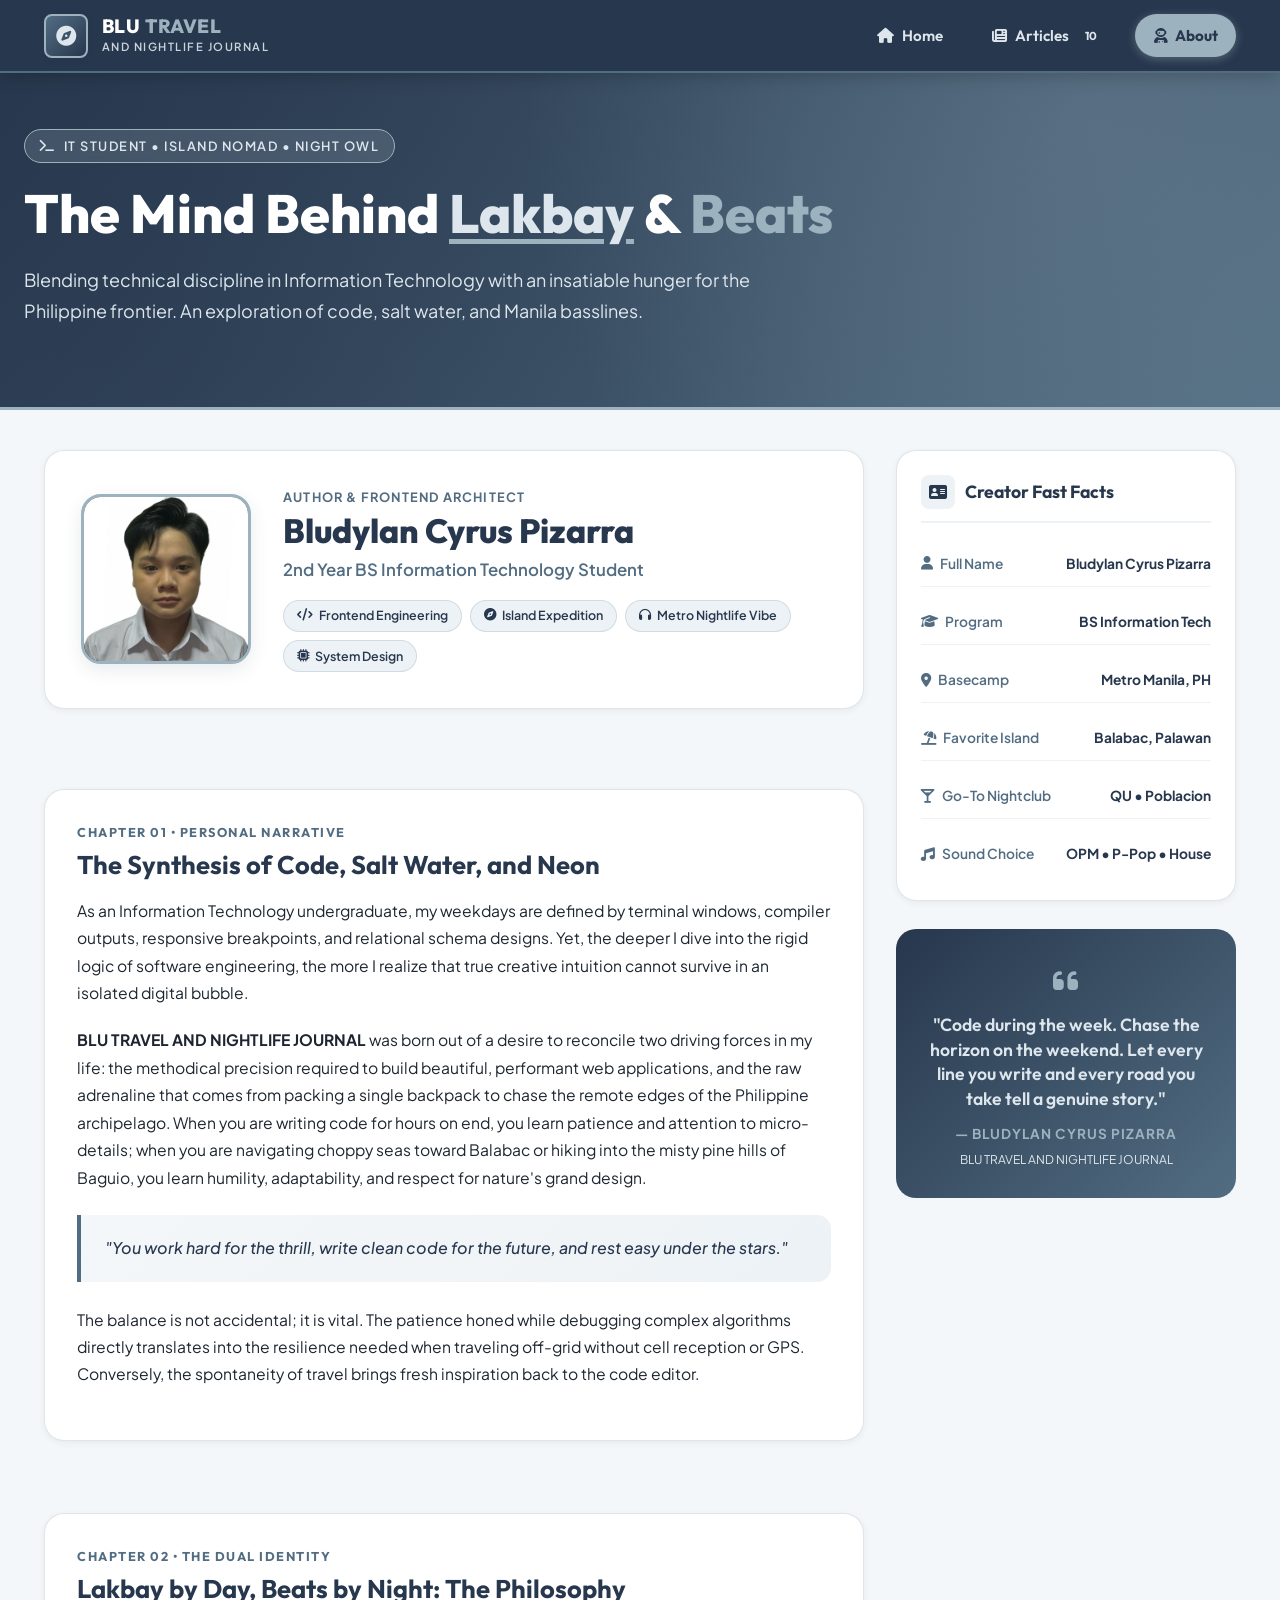
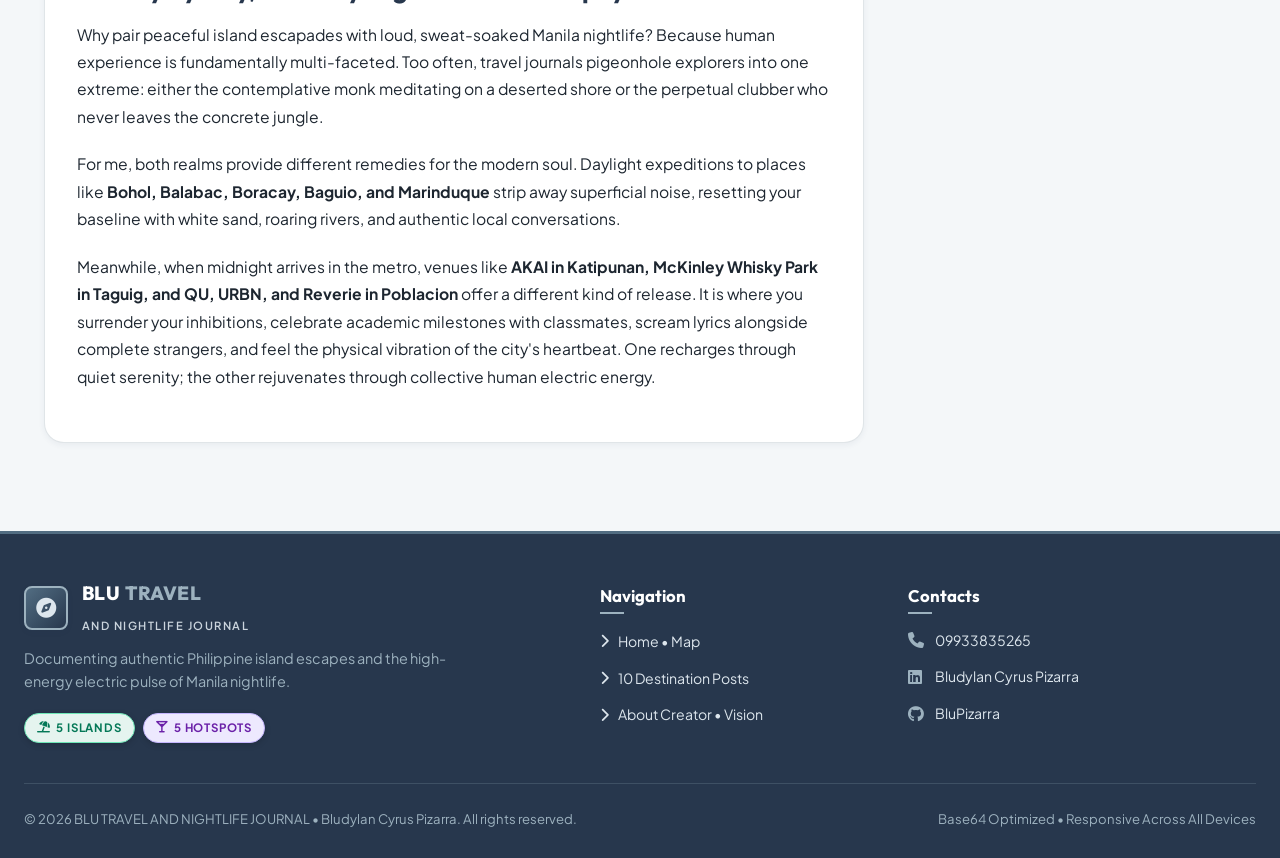
==== about.html @ 7eb3195b "feat: complete BLU Travel & Nightlife Journal with interactive map and responsive grid" ====
<!DOCTYPE html>
<html lang="en">
<head>
  <meta charset="UTF-8">
  <meta name="viewport" content="width=device-width, initial-scale=1.0">
  <title>BLU TRAVEL AND NIGHTLIFE JOURNAL | About Creator</title>
  
  <!-- Font Awesome 6 Icons -->
  <link rel="stylesheet" href="https://cdnjs.cloudflare.com/ajax/libs/font-awesome/6.4.0/css/all.min.css">
  
  <!-- Main Stylesheet -->
  <link rel="stylesheet" href="style.css">
  <script src="images-data.js"></script>
</head>
<body>

  <header class="site-header">
    <div class="nav-container">
      <a href="index.html" class="brand-logo" aria-label="BLU TRAVEL AND NIGHTLIFE JOURNAL Home">
        <div class="brand-icon-box">
          <i class="fa-solid fa-compass"></i>
        </div>
        <div class="brand-text-group">
          <span class="brand-title">BLU <span>TRAVEL</span></span>
          <span class="brand-subtitle">AND NIGHTLIFE JOURNAL</span>
        </div>
      </a>

      <!-- Accessible Mobile Checkbox Hamburger Toggle -->
      <input type="checkbox" id="nav-toggle" class="menu-toggle-input" aria-label="Toggle Navigation">
      <label for="nav-toggle" class="hamburger-btn" aria-label="Menu">
        <span></span>
        <span></span>
        <span></span>
      </label>

      <!-- Navigation Links -->
      <nav class="nav-menu">
        <a href="index.html" class="nav-link">
          <i class="fa-solid fa-house"></i> Home
        </a>
        <a href="articles.html" class="nav-link">
          <i class="fa-solid fa-newspaper"></i> Articles
          <span class="nav-tag-badge">10</span>
        </a>
        <a href="about.html" class="nav-link active">
          <i class="fa-solid fa-user-astronaut"></i> About
        </a>
      </nav>
    </div>
  </header>

  <!-- HERO BANNER -->
  <section class="hero-section">
    <div class="hero-content">
      <div class="hero-pill-badge">
        <i class="fa-solid fa-terminal"></i> IT Student &bull; Island Nomad &bull; Night Owl
      </div>
      <h1 class="hero-title">
        The Mind Behind <span class="highlight-day">Lakbay</span> &amp; <span class="highlight-night">Beats</span>
      </h1>
      <p class="hero-description">
        Blending technical discipline in Information Technology with an insatiable hunger for the Philippine frontier. An exploration of code, salt water, and Manila basslines.
      </p>
    </div>
  </section>

  <!-- MAIN WRAPPER -->
  <div class="main-wrapper">
    <div class="page-grid-layout">

      <!-- MAIN COLUMN -->
      <main class="main-content-flow">

        <!-- Creator Profile Card -->
        <section class="about-creator-hero">
          <div class="creator-avatar-wrap">
            <img src="[data-uri]" alt="Bludylan Cyrus Pizarra Profile Photo">
          </div>
          <div class="creator-details">
            <span class="creator-tag">Author &amp; Frontend Architect</span>
            <h2 class="creator-name">Bludylan Cyrus Pizarra</h2>
            <p class="creator-role">2nd Year BS Information Technology Student</p>
            <div class="creator-bio-pills">
              <span class="creator-pill"><i class="fa-solid fa-code"></i> Frontend Engineering</span>
              <span class="creator-pill"><i class="fa-solid fa-compass"></i> Island Expedition</span>
              <span class="creator-pill"><i class="fa-solid fa-headphones"></i> Metro Nightlife Vibe</span>
              <span class="creator-pill"><i class="fa-solid fa-microchip"></i> System Design</span>
            </div>
          </div>
        </section>

        <!-- Chapter 1: Personal Narrative -->
        <article class="story-chapter-card">
          <span class="chapter-number-lead">Chapter 01 &bull; Personal Narrative</span>
          <h3 class="chapter-title">The Synthesis of Code, Salt Water, and Neon</h3>
          <p class="chapter-body-text">
            As an Information Technology undergraduate, my weekdays are defined by terminal windows, compiler outputs, responsive breakpoints, and relational schema designs. Yet, the deeper I dive into the rigid logic of software engineering, the more I realize that true creative intuition cannot survive in an isolated digital bubble.
          </p>
          <p class="chapter-body-text">
            <strong>BLU TRAVEL AND NIGHTLIFE JOURNAL</strong> was born out of a desire to reconcile two driving forces in my life: the methodical precision required to build beautiful, performant web applications, and the raw adrenaline that comes from packing a single backpack to chase the remote edges of the Philippine archipelago. When you are writing code for hours on end, you learn patience and attention to micro-details; when you are navigating choppy seas toward Balabac or hiking into the misty pine hills of Baguio, you learn humility, adaptability, and respect for nature's grand design.
          </p>
          <div class="quote-highlight-box">
            "You work hard for the thrill, write clean code for the future, and rest easy under the stars."
          </div>
          <p class="chapter-body-text">
            The balance is not accidental; it is vital. The patience honed while debugging complex algorithms directly translates into the resilience needed when traveling off-grid without cell reception or GPS. Conversely, the spontaneity of travel brings fresh inspiration back to the code editor.
          </p>
        </article>

        <!-- Chapter 2: The Philosophy of Day and Night -->
        <article class="story-chapter-card">
          <span class="chapter-number-lead">Chapter 02 &bull; The Dual Identity</span>
          <h3 class="chapter-title">Lakbay by Day, Beats by Night: The Philosophy</h3>
          <p class="chapter-body-text">
            Why pair peaceful island escapades with loud, sweat-soaked Manila nightlife? Because human experience is fundamentally multi-faceted. Too often, travel journals pigeonhole explorers into one extreme: either the contemplative monk meditating on a deserted shore or the perpetual clubber who never leaves the concrete jungle.
          </p>
          <p class="chapter-body-text">
            For me, both realms provide different remedies for the modern soul. Daylight expeditions to places like <strong>Bohol, Balabac, Boracay, Baguio, and Marinduque</strong> strip away superficial noise, resetting your baseline with white sand, roaring rivers, and authentic local conversations.
          </p>
          <p class="chapter-body-text">
            Meanwhile, when midnight arrives in the metro, venues like <strong>AKAI in Katipunan, McKinley Whisky Park in Taguig, and QU, URBN, and Reverie in Poblacion</strong> offer a different kind of release. It is where you surrender your inhibitions, celebrate academic milestones with classmates, scream lyrics alongside complete strangers, and feel the physical vibration of the city's heartbeat. One recharges through quiet serenity; the other rejuvenates through collective human electric energy.
          </p>
        </article>

      </main>

      <!-- SIDEBAR -->
      <aside class="sidebar-aside" aria-label="Creator Fast Facts">

        <!-- 1. Quick Facts Card -->
        <div class="widget-card">
          <div class="widget-header">
            <div class="widget-icon">
              <i class="fa-solid fa-address-card"></i>
            </div>
            <h3 class="widget-title">Creator Fast Facts</h3>
          </div>
          <div class="fact-list">
            <div class="fact-item">
              <span class="fact-label"><i class="fa-solid fa-user"></i> Full Name</span>
              <span class="fact-value">Bludylan Cyrus Pizarra</span>
            </div>
            <div class="fact-item">
              <span class="fact-label"><i class="fa-solid fa-graduation-cap"></i> Program</span>
              <span class="fact-value">BS Information Tech</span>
            </div>
            <div class="fact-item">
              <span class="fact-label"><i class="fa-solid fa-location-dot"></i> Basecamp</span>
              <span class="fact-value">Metro Manila, PH</span>
            </div>
            <div class="fact-item">
              <span class="fact-label"><i class="fa-solid fa-umbrella-beach"></i> Favorite Island</span>
              <span class="fact-value">Balabac, Palawan</span>
            </div>
            <div class="fact-item">
              <span class="fact-label"><i class="fa-solid fa-martini-glass"></i> Go-To Nightclub</span>
              <span class="fact-value">QU &bull; Poblacion</span>
            </div>
            <div class="fact-item">
              <span class="fact-label"><i class="fa-solid fa-music"></i> Sound Choice</span>
              <span class="fact-value">OPM &bull; P-Pop &bull; House</span>
            </div>
          </div>
        </div>

        <!-- 2. Creative Sign-Off Card -->
        <div class="signoff-card">
          <div style="font-size: 1.8rem; margin-bottom: 0.5rem; color: var(--accent-seafoam);">
            <i class="fa-solid fa-quote-left"></i>
          </div>
          <p class="signoff-quote">
            "Code during the week. Chase the horizon on the weekend. Let every line you write and every road you take tell a genuine story."
          </p>
          <div class="signoff-author">
            &mdash; Bludylan Cyrus Pizarra
          </div>
          <div style="font-size: 0.75rem; color: var(--light-sand); margin-top: 0.25rem;">
            BLU TRAVEL AND NIGHTLIFE JOURNAL
          </div>
        </div>

      </aside>

    </div>
  </div>

  <footer class="site-footer">
    <div class="footer-inner-grid">
      <div class="footer-col-brand">
        <div class="brand-logo" style="margin-bottom: 0.75rem;">
          <div class="brand-icon-box">
            <i class="fa-solid fa-compass"></i>
          </div>
          <div class="brand-text-group">
            <span class="brand-title">BLU <span>TRAVEL</span></span>
            <span class="brand-subtitle">AND NIGHTLIFE JOURNAL</span>
          </div>
        </div>
        <p class="footer-desc">
          Documenting authentic Philippine island escapes and the high-energy electric pulse of Manila nightlife.
        </p>
        <div class="footer-badges-row">
          <span class="category-tag island">
            <i class="fa-solid fa-umbrella-beach"></i> 5 Islands
          </span>
          <span class="category-tag nightlife">
            <i class="fa-solid fa-martini-glass"></i> 5 Hotspots
          </span>
        </div>
      </div>

      <div>
        <h4 class="footer-col-title">Navigation</h4>
        <ul class="footer-link-list">
          <li><a href="index.html"><i class="fa-solid fa-chevron-right"></i> Home &bull; Map</a></li>
          <li><a href="articles.html"><i class="fa-solid fa-chevron-right"></i> 10 Destination Posts</a></li>
          <li><a href="about.html"><i class="fa-solid fa-chevron-right"></i> About Creator &bull; Vision</a></li>
          
        </ul>
      </div>

      <div>
        <h4 class="footer-col-title">Contacts</h4>
        <ul class="footer-link-list">
          <li>
            <a href="tel:09933835265" class="footer-contact-item">
              <i class="fa-solid fa-phone"></i> 09933835265
            </a>
          </li>
          <li>
            <a href="https://www.linkedin.com/in/bludylan-cyrus-pizarra-a48434378/" target="_blank" rel="noopener noreferrer" class="footer-contact-item">
              <i class="fa-brands fa-linkedin"></i> Bludylan Cyrus Pizarra
            </a>
          </li>
          <li>
            <a href="https://github.com/BluPizarra" target="_blank" rel="noopener noreferrer" class="footer-contact-item">
              <i class="fa-brands fa-github"></i> BluPizarra
            </a>
          </li>
        </ul>
      </div>
    </div>

    <div class="footer-bottom-bar">
      <span>&copy; 2026 BLU TRAVEL AND NIGHTLIFE JOURNAL &bull; Bludylan Cyrus Pizarra. All rights reserved.</span>
      <span>Base64 Optimized &bull; Responsive Across All Devices</span>
    </div>
  </footer>

</body>
</html>
---- style.css ----
/* ==========================================================================
   BLU TRAVEL AND NIGHTLIFE JOURNAL — GLOBAL STYLESHEET (style.css)
   Creator: Bludylan Cyrus Pizarra
   Color Palette:
     - Primary Dark:     #27374D
     - Secondary Slate:  #526D82
     - Accent Seafoam:   #9DB2BF
     - Light Sand:       #DDE6ED
   Layout Engine: CSS Grid, Flexbox, Mobile-First Media Queries
   ========================================================================== */

/* --- Google Fonts Import --- */
@import url('https://fonts.googleapis.com/css2?family=Outfit:wght@400;500;600;700;800&family=Plus+Jakarta+Sans:wght@300;400;500;600;700&display=swap');

/* --- CSS Custom Properties (Variables) --- */
:root {
  --primary-dark: #27374D;
  --secondary-slate: #526D82;
  --accent-seafoam: #9DB2BF;
  --light-sand: #DDE6ED;
  
  /* Tint and Shade Variations */
  --dark-night: #1a2533;
  --deep-ocean: #1e2c3e;
  --surface-card: #ffffff;
  --surface-soft: #f4f7f9;
  --surface-tint: #edf2f6;
  --text-main: #1d2630;
  --text-muted: #526D82;
  --text-light: #899bb0;
  --border-light: rgba(82, 109, 130, 0.18);
  --border-subtle: rgba(157, 178, 191, 0.25);
  
  /* Category Accent Colors */
  --badge-island-bg: #e5f4ef;
  --badge-island-text: #047857;
  --badge-island-border: #6ee7b7;
  --island-green: #10b981;
  
  --badge-night-bg: #ede9fe;
  --badge-night-text: #6b21a8;
  --badge-night-border: #c4b5fd;
  --nightlife-purple: #a855f7;

  --accent-gold: #f59e0b;

  /* Typography */
  --font-heading: 'Outfit', -apple-system, BlinkMacSystemFont, sans-serif;
  --font-body: 'Plus Jakarta Sans', -apple-system, BlinkMacSystemFont, sans-serif;

  /* Shadows & Elevations */
  --shadow-sm: 0 2px 6px rgba(39, 55, 77, 0.06);
  --shadow-md: 0 6px 18px rgba(39, 55, 77, 0.10);
  --shadow-lg: 0 14px 34px rgba(39, 55, 77, 0.14);
  --shadow-glow: 0 0 25px rgba(157, 178, 191, 0.35);

  /* Border Radii */
  --radius-sm: 8px;
  --radius-md: 14px;
  --radius-lg: 20px;
  --radius-pill: 9999px;

  /* Transitions */
  --transition-fast: 0.2s ease;
  --transition-normal: 0.3s cubic-bezier(0.25, 0.8, 0.25, 1);
}

/* ==========================================================================
   CSS RESET & BASE STYLES
   ========================================================================== */
*, *::before, *::after {
  box-sizing: border-box;
  margin: 0;
  padding: 0;
}

html {
  scroll-behavior: smooth;
  font-size: 16px;
}

body {
  font-family: var(--font-body);
  background-color: var(--surface-soft);
  color: var(--text-main);
  line-height: 1.65;
  overflow-x: hidden;
  display: flex;
  flex-direction: column;
  min-height: 100vh;
}

img {
  max-width: 100%;
  height: auto;
  display: block;
}

a {
  color: inherit;
  text-decoration: none;
  transition: var(--transition-fast);
}

ul {
  list-style: none;
}

button, input {
  font-family: inherit;
}

/* ==========================================================================
   NAVIGATION BAR (Global Header)
   ========================================================================== */
.site-header {
  background-color: var(--primary-dark);
  color: var(--light-sand);
  position: sticky;
  top: 0;
  z-index: 1000;
  box-shadow: 0 4px 15px rgba(0, 0, 0, 0.18);
  border-bottom: 2px solid var(--secondary-slate);
}

.nav-container {
  max-width: 1240px;
  margin: 0 auto;
  padding: 0.85rem 1.5rem;
  display: flex;
  justify-content: space-between;
  align-items: center;
}

.brand-logo {
  display: flex;
  align-items: center;
  gap: 0.85rem;
  text-decoration: none;
}

.brand-icon-box {
  width: 44px;
  height: 44px;
  background: linear-gradient(135deg, var(--secondary-slate), var(--primary-dark));
  border: 2px solid var(--accent-seafoam);
  border-radius: var(--radius-sm);
  display: flex;
  align-items: center;
  justify-content: center;
  color: var(--light-sand);
  font-size: 1.25rem;
  box-shadow: var(--shadow-sm);
}

.brand-text-group {
  display: flex;
  flex-direction: column;
}

.brand-title {
  font-family: var(--font-heading);
  font-size: 1.2rem;
  font-weight: 800;
  letter-spacing: 0.6px;
  color: #ffffff;
  line-height: 1.15;
}

.brand-title span {
  color: var(--accent-seafoam);
}

.brand-subtitle {
  font-size: 0.70rem;
  font-weight: 600;
  letter-spacing: 1.5px;
  text-transform: uppercase;
  color: var(--light-sand);
  opacity: 0.9;
}

/* Navigation Links (Flexbox) */
.nav-menu {
  display: flex;
  align-items: center;
  gap: 0.75rem;
}

.nav-link {
  font-family: var(--font-heading);
  font-size: 0.95rem;
  font-weight: 600;
  color: var(--light-sand);
  padding: 0.55rem 1.15rem;
  border-radius: var(--radius-pill);
  transition: var(--transition-fast);
  display: inline-flex;
  align-items: center;
  gap: 0.5rem;
}

.nav-link:hover {
  background-color: var(--secondary-slate);
  color: #ffffff;
}

.nav-link.active {
  background-color: var(--accent-seafoam);
  color: var(--primary-dark);
  font-weight: 700;
  box-shadow: 0 2px 10px rgba(157, 178, 191, 0.4);
}

.nav-tag-badge {
  font-size: 0.72rem;
  background-color: var(--primary-dark);
  color: var(--light-sand);
  padding: 0.15rem 0.5rem;
  border-radius: var(--radius-pill);
  font-weight: 700;
}

/* Mobile Hamburger Toggle */
.menu-toggle-input {
  display: none;
}

.hamburger-btn {
  display: none;
  flex-direction: column;
  justify-content: space-between;
  width: 32px;
  height: 22px;
  cursor: pointer;
  z-index: 1100;
}

.hamburger-btn span {
  display: block;
  height: 3px;
  width: 100%;
  background-color: var(--light-sand);
  border-radius: 3px;
  transition: var(--transition-fast);
}

/* ==========================================================================
   HERO BANNER COMPONENT
   ========================================================================== */
.hero-section {
  background: linear-gradient(135deg, var(--primary-dark) 0%, var(--secondary-slate) 100%);
  color: #ffffff;
  padding: 3.5rem 1.5rem 3rem;
  position: relative;
  overflow: hidden;
  border-bottom: 3px solid var(--accent-seafoam);
}

.hero-section::before {
  content: '';
  position: absolute;
  top: 0;
  right: 0;
  bottom: 0;
  left: 0;
  background-image: radial-gradient(circle at 85% 15%, rgba(157, 178, 191, 0.22) 0%, transparent 50%),
                    radial-gradient(circle at 10% 85%, rgba(39, 55, 77, 0.45) 0%, transparent 60%);
  pointer-events: none;
}

.hero-content {
  max-width: 1240px;
  margin: 0 auto;
  position: relative;
  z-index: 2;
}

.hero-pill-badge {
  display: inline-flex;
  align-items: center;
  gap: 0.5rem;
  background-color: rgba(221, 230, 237, 0.15);
  border: 1px solid var(--accent-seafoam);
  color: var(--light-sand);
  font-size: 0.8rem;
  font-weight: 600;
  text-transform: uppercase;
  letter-spacing: 1.5px;
  padding: 0.35rem 0.95rem;
  border-radius: var(--radius-pill);
  margin-bottom: 1.25rem;
  backdrop-filter: blur(4px);
}

.hero-title {
  font-family: var(--font-heading);
  font-size: clamp(2.2rem, 4.2vw, 3.4rem);
  font-weight: 800;
  line-height: 1.15;
  margin-bottom: 1.25rem;
  color: #ffffff;
  max-width: 900px;
}

.hero-title .highlight-day {
  color: var(--light-sand);
  text-decoration: underline;
  text-decoration-color: var(--accent-seafoam);
  text-underline-offset: 6px;
}

.hero-title .highlight-night {
  color: var(--accent-seafoam);
}

.hero-description {
  font-size: 1.125rem;
  max-width: 800px;
  color: var(--light-sand);
  margin-bottom: 2rem;
  line-height: 1.7;
}

.hero-actions {
  display: flex;
  flex-wrap: wrap;
  gap: 1rem;
  align-items: center;
}

.btn {
  display: inline-flex;
  align-items: center;
  justify-content: center;
  gap: 0.6rem;
  font-family: var(--font-heading);
  font-size: 0.95rem;
  font-weight: 600;
  padding: 0.75rem 1.6rem;
  border-radius: var(--radius-pill);
  cursor: pointer;
  transition: var(--transition-normal);
  border: 2px solid transparent;
}

.btn-primary {
  background-color: var(--accent-seafoam);
  color: var(--primary-dark);
  box-shadow: 0 4px 14px rgba(157, 178, 191, 0.4);
}

.btn-primary:hover {
  background-color: #ffffff;
  transform: translateY(-2px);
  box-shadow: 0 6px 20px rgba(157, 178, 191, 0.6);
}

.btn-outline {
  background-color: transparent;
  color: #ffffff;
  border-color: var(--accent-seafoam);
}

.btn-outline:hover {
  background-color: rgba(221, 230, 237, 0.15);
  border-color: #ffffff;
  transform: translateY(-2px);
}

/* ==========================================================================
   PAGE LAYOUT ENGINE (CSS Grid Master Layout)
   ========================================================================== */
.main-wrapper {
  max-width: 1240px;
  width: 100%;
  margin: 0 auto;
  padding: 2.5rem 1.5rem 3.5rem;
  flex: 1;
}

.page-grid-layout {
  display: grid;
  grid-template-columns: minmax(0, 1fr) 340px;
  gap: 2rem;
  align-items: start;
}

.main-content-flow {
  display: flex;
  flex-direction: column;
  gap: 2.5rem;
}

/* ==========================================================================
   INTERACTIVE MAP SECTION (index.html)
   ========================================================================== */
.map-section-card {
  background-color: var(--surface-card);
  border-radius: var(--radius-lg);
  border: 1px solid var(--border-light);
  box-shadow: var(--shadow-md);
  padding: 1.75rem;
  overflow: hidden;
  display: flex;
  flex-direction: column;
  gap: 1.25rem;
}

.section-header-block {
  display: flex;
  justify-content: space-between;
  align-items: flex-end;
  flex-wrap: wrap;
  gap: 1rem;
  padding-bottom: 0.75rem;
  border-bottom: 2px solid var(--surface-tint);
}

.section-tagline {
  font-size: 0.78rem;
  font-weight: 700;
  text-transform: uppercase;
  letter-spacing: 1.2px;
  color: var(--secondary-slate);
  margin-bottom: 0.25rem;
  display: block;
}

.section-main-title {
  font-family: var(--font-heading);
  font-size: 1.65rem;
  font-weight: 700;
  color: var(--primary-dark);
  line-height: 1.2;
}

/* Map Filter Tabs */
.map-filter-nav {
  display: flex;
  gap: 0.5rem;
  background-color: var(--surface-tint);
  padding: 0.35rem;
  border-radius: var(--radius-pill);
}

.map-filter-btn {
  border: none;
  background: none;
  padding: 0.45rem 1rem;
  font-size: 0.84rem;
  font-weight: 700;
  color: var(--secondary-slate);
  border-radius: var(--radius-pill);
  cursor: pointer;
  transition: var(--transition-fast);
  display: inline-flex;
  align-items: center;
  gap: 0.4rem;
}

.map-filter-btn.active, .map-filter-btn:hover {
  background-color: var(--primary-dark);
  color: #ffffff;
}

.map-filter-btn[data-filter="island"].active {
  background-color: var(--island-green);
  color: #ffffff;
}

.map-filter-btn[data-filter="nightlife"].active {
  background-color: var(--nightlife-purple);
  color: #ffffff;
}

/* Map Legend Bar */
.map-legend-bar {
  display: flex;
  align-items: center;
  justify-content: space-between;
  flex-wrap: wrap;
  gap: 0.75rem;
  padding: 0.65rem 1rem;
  background-color: var(--surface-tint);
  border-radius: var(--radius-sm);
  font-size: 0.82rem;
  font-weight: 600;
  color: var(--primary-dark);
  border-left: 4px solid var(--secondary-slate);
  transition: var(--transition-fast);
}

.map-legend-bar.island-mode {
  border-left-color: var(--island-green);
  background-color: #ecfdf5;
}

.map-legend-bar.nightlife-mode {
  border-left-color: var(--nightlife-purple);
  background-color: #f5f3ff;
}

.legend-items-group {
  display: flex;
  align-items: center;
  gap: 1.25rem;
  flex-wrap: wrap;
}

.legend-item {
  display: inline-flex;
  align-items: center;
  gap: 0.45rem;
}

.legend-dot {
  width: 10px;
  height: 10px;
  border-radius: 50%;
  display: inline-block;
}

.legend-dot.island-dot {
  background-color: var(--island-green);
  box-shadow: 0 0 6px var(--island-green);
}

.legend-dot.nightlife-dot {
  background-color: var(--nightlife-purple);
  box-shadow: 0 0 6px var(--nightlife-purple);
}

/* Map Interactive Canvas */
.map-interactive-container {
  position: relative;
  background: linear-gradient(180deg, #1e2c3e 0%, #27374D 100%);
  border-radius: var(--radius-md);
  border: 2px solid var(--secondary-slate);
  min-height: 520px;
  overflow: hidden;
  box-shadow: inset 0 2px 14px rgba(0, 0, 0, 0.4);
  display: flex;
  align-items: center;
  justify-content: center;
}

.map-canvas-svg {
  width: 100%;
  height: 100%;
  min-height: 520px;
  display: block;
}

/* SVG Map Pins */
.map-pin {
  cursor: pointer;
  outline: none;
}

.map-pin .pin-core {
  transition: r 0.25s cubic-bezier(0.34, 1.56, 0.64, 1), stroke-width 0.25s ease, filter 0.25s ease;
}

.map-pin:hover .pin-core,
.map-pin:focus .pin-core,
.map-pin.active .pin-core {
  r: 10.5;
  stroke: #ffffff;
  stroke-width: 3.5;
  filter: drop-shadow(0 0 10px rgba(255, 255, 255, 0.95));
}

.map-pin text {
  transition: fill 0.2s ease, font-size 0.2s ease;
  user-select: none;
}

.map-pin:hover text,
.map-pin.active text {
  fill: #ffffff;
  font-weight: 800;
  font-size: 13px;
  filter: drop-shadow(0 2px 4px rgba(0, 0, 0, 0.9));
}

.pin-radar {
  animation: radar-pulse 2.2s infinite ease-out;
  transform-origin: center;
  pointer-events: none;
}

@keyframes radar-pulse {
  0% { r: 6; opacity: 0.9; }
  100% { r: 20; opacity: 0; }
}

.map-pin[data-category="island"] .pin-core {
  fill: var(--island-green) !important;
}

.map-pin[data-category="island"] .pin-radar {
  fill: var(--island-green) !important;
}

.map-pin[data-category="nightlife"] .pin-core {
  fill: var(--nightlife-purple) !important;
}

.map-pin[data-category="nightlife"] .pin-radar {
  fill: #c084fc !important;
}

/* ==========================================================================
   DEDICATED DESTINATION SHOWCASE & PREVIEW PANEL (Below the map)
   ========================================================================== */
.map-preview-panel {
  background-color: var(--primary-dark);
  border: 2px solid var(--accent-seafoam);
  border-radius: var(--radius-md);
  color: #ffffff;
  padding: 1.25rem;
  display: flex;
  gap: 1.5rem;
  box-shadow: var(--shadow-md);
  transition: var(--transition-normal);
  align-items: center;
}

.preview-thumb-box {
  width: 200px;
  aspect-ratio: 16 / 11;
  flex-shrink: 0;
  border-radius: var(--radius-sm);
  overflow: hidden;
  border: 2px solid rgba(221, 230, 237, 0.3);
  background-color: #1a2533;
}

.preview-thumb-box img {
  width: 100%;
  height: 100%;
  object-fit: cover;
  object-position: center;
}

.preview-details {
  display: flex;
  flex-direction: column;
  justify-content: space-between;
  flex: 1;
}

.preview-badge-row {
  display: flex;
  justify-content: space-between;
  align-items: center;
  gap: 0.5rem;
  margin-bottom: 0.35rem;
}

.preview-title {
  font-family: var(--font-heading);
  font-size: 1.35rem;
  font-weight: 700;
  color: #ffffff;
  margin-bottom: 0.25rem;
  line-height: 1.2;
}

.preview-location-meta {
  font-size: 0.82rem;
  color: var(--accent-seafoam);
  display: flex;
  align-items: center;
  gap: 0.4rem;
  margin-bottom: 0.5rem;
}

.preview-snippet {
  font-size: 0.88rem;
  color: var(--light-sand);
  line-height: 1.55;
  margin-bottom: 0.85rem;
}

.preview-link-btn {
  align-self: flex-start;
  font-size: 0.85rem;
  font-weight: 700;
  color: var(--primary-dark);
  background-color: var(--accent-seafoam);
  padding: 0.45rem 1.15rem;
  border-radius: var(--radius-pill);
  display: inline-flex;
  align-items: center;
  gap: 0.45rem;
  transition: var(--transition-fast);
  box-shadow: 0 2px 8px rgba(0, 0, 0, 0.25);
}

.preview-link-btn:hover {
  background-color: #ffffff;
  transform: translateX(3px);
}

/* Quick-Select Pin Drawer / Chips */
.map-quick-selector {
  display: flex;
  flex-wrap: wrap;
  gap: 0.5rem;
  align-items: center;
  padding-top: 0.25rem;
}

.selector-label {
  font-size: 0.78rem;
  font-weight: 700;
  text-transform: uppercase;
  color: var(--secondary-slate);
  margin-right: 0.25rem;
}

.pin-chip {
  background-color: var(--surface-tint);
  border: 1px solid var(--border-light);
  color: var(--primary-dark);
  font-size: 0.80rem;
  font-weight: 600;
  padding: 0.35rem 0.8rem;
  border-radius: var(--radius-pill);
  cursor: pointer;
  display: inline-flex;
  align-items: center;
  gap: 0.4rem;
  transition: var(--transition-fast);
}

.pin-chip:hover, .pin-chip.active {
  background-color: var(--primary-dark);
  color: #ffffff;
  border-color: var(--primary-dark);
}

.pin-chip.island.active {
  background-color: var(--island-green);
  border-color: var(--island-green);
  color: #ffffff;
}

.pin-chip.nightlife.active {
  background-color: var(--nightlife-purple);
  border-color: var(--nightlife-purple);
  color: #ffffff;
}

.pin-chip i {
  font-size: 0.75rem;
}

.pin-chip.island i {
  color: var(--island-green);
}

.pin-chip.island.active i {
  color: #ffffff;
}

.pin-chip.nightlife i {
  color: var(--nightlife-purple);
}

.pin-chip.nightlife.active i {
  color: #ffffff;
}

/* ==========================================================================
   FEATURED HIGHLIGHTS SECTION (index.html)
   ========================================================================== */
.featured-section {
  display: flex;
  flex-direction: column;
  gap: 1.5rem;
}

.dual-cards-grid {
  display: grid;
  grid-template-columns: repeat(2, 1fr);
  gap: 1.5rem;
}

.dual-card {
  background-color: var(--surface-card);
  border-radius: var(--radius-lg);
  border: 1px solid var(--border-light);
  overflow: hidden;
  box-shadow: var(--shadow-sm);
  transition: var(--transition-normal);
  display: flex;
  flex-direction: column;
}

.dual-card:hover {
  transform: translateY(-4px);
  box-shadow: var(--shadow-md);
  border-color: var(--accent-seafoam);
}

.dual-card-media {
  position: relative;
  width: 100%;
  aspect-ratio: 16 / 11;
  overflow: hidden;
  background-color: var(--primary-dark);
}

.dual-card-media img {
  width: 100%;
  height: 100%;
  object-fit: cover;
  object-position: center;
  transition: transform 0.5s ease;
}

.dual-card:hover .dual-card-media img {
  transform: scale(1.04);
}

.dual-card-overlay {
  position: absolute;
  top: 1rem;
  left: 1rem;
  right: 1rem;
  display: flex;
  justify-content: space-between;
  align-items: center;
}

.dual-card-body {
  padding: 1.5rem;
  display: flex;
  flex-direction: column;
  flex: 1;
}

.dual-card-title {
  font-family: var(--font-heading);
  font-size: 1.35rem;
  font-weight: 700;
  color: var(--primary-dark);
  margin-bottom: 0.5rem;
}

.dual-card-text {
  font-size: 0.92rem;
  color: var(--text-muted);
  line-height: 1.6;
  margin-bottom: 1.25rem;
  flex: 1;
}

.dual-card-footer {
  padding-top: 1rem;
  border-top: 1px solid var(--surface-tint);
  display: flex;
  justify-content: space-between;
  align-items: center;
}

/* ==========================================================================
   CREATIVE ASIDE (SIDEBAR WIDGETS)
   ========================================================================== */
.sidebar-aside {
  display: flex;
  flex-direction: column;
  gap: 1.75rem;
}

.widget-card {
  background-color: var(--surface-card);
  border-radius: var(--radius-lg);
  border: 1px solid var(--border-light);
  padding: 1.5rem;
  box-shadow: var(--shadow-sm);
  transition: var(--transition-fast);
}

.widget-card:hover {
  border-color: var(--accent-seafoam);
  box-shadow: var(--shadow-md);
}

.widget-header {
  display: flex;
  align-items: center;
  gap: 0.65rem;
  margin-bottom: 1.25rem;
  padding-bottom: 0.75rem;
  border-bottom: 2px solid var(--surface-tint);
}

.widget-icon {
  width: 34px;
  height: 34px;
  border-radius: var(--radius-sm);
  background-color: var(--surface-tint);
  color: var(--primary-dark);
  display: flex;
  align-items: center;
  justify-content: center;
  font-size: 1rem;
}

.widget-title {
  font-family: var(--font-heading);
  font-size: 1.1rem;
  font-weight: 700;
  color: var(--primary-dark);
}

/* Quick Stats Widget */
.stats-grid {
  display: grid;
  grid-template-columns: 1fr;
  gap: 0.85rem;
}

.stat-box {
  display: flex;
  align-items: center;
  justify-content: space-between;
  padding: 0.85rem 1rem;
  background-color: var(--surface-soft);
  border-radius: var(--radius-md);
  border: 1px solid var(--border-light);
}

.stat-info {
  display: flex;
  flex-direction: column;
}

.stat-count {
  font-family: var(--font-heading);
  font-size: 1.5rem;
  font-weight: 800;
  color: var(--primary-dark);
  line-height: 1;
}

.stat-label {
  font-size: 0.78rem;
  font-weight: 600;
  color: var(--secondary-slate);
  text-transform: uppercase;
  letter-spacing: 0.5px;
}

.stat-icon-wrap {
  width: 40px;
  height: 40px;
  border-radius: 50%;
  display: flex;
  align-items: center;
  justify-content: center;
  font-size: 1.1rem;
}

.stat-box.all .stat-icon-wrap {
  background-color: #e2e8f0;
  color: var(--primary-dark);
}

.stat-box.island .stat-icon-wrap {
  background-color: var(--badge-island-bg);
  color: var(--badge-island-text);
}

.stat-box.nightlife .stat-icon-wrap {
  background-color: var(--badge-night-bg);
  color: var(--badge-night-text);
}

/* Vibe of the Week Widget */
.vibe-spotlight-card {
  position: relative;
  border-radius: var(--radius-md);
  overflow: hidden;
  margin-bottom: 1rem;
  aspect-ratio: 16 / 10;
  background-color: #1a2533;
}

.vibe-spotlight-card img {
  width: 100%;
  height: 100%;
  object-fit: cover;
  object-position: center;
}

.vibe-badge-floating {
  position: absolute;
  top: 0.75rem;
  left: 0.75rem;
  background: rgba(39, 55, 77, 0.9);
  color: #ffffff;
  font-size: 0.72rem;
  font-weight: 700;
  text-transform: uppercase;
  padding: 0.25rem 0.65rem;
  border-radius: var(--radius-pill);
  backdrop-filter: blur(4px);
  border: 1px solid var(--accent-seafoam);
}

.vibe-spotlight-title {
  font-family: var(--font-heading);
  font-size: 1.15rem;
  font-weight: 700;
  color: var(--primary-dark);
  margin-bottom: 0.35rem;
}

.vibe-rating-bar {
  display: flex;
  align-items: center;
  gap: 0.4rem;
  font-size: 0.85rem;
  font-weight: 600;
  color: var(--accent-gold);
  margin-bottom: 0.65rem;
}

.vibe-rating-text {
  color: var(--secondary-slate);
  font-size: 0.8rem;
  font-weight: 500;
}

.vibe-quote {
  font-size: 0.86rem;
  color: var(--text-muted);
  line-height: 1.5;
  font-style: italic;
  padding-left: 0.75rem;
  border-left: 3px solid var(--secondary-slate);
  margin-bottom: 1rem;
}

.vibe-meta-list {
  display: flex;
  flex-direction: column;
  gap: 0.4rem;
  font-size: 0.8rem;
  color: var(--secondary-slate);
}

.vibe-meta-item {
  display: flex;
  align-items: center;
  gap: 0.5rem;
}

/* Playlist / Beats Widget */
.playlist-widget-card {
  background: linear-gradient(145deg, var(--primary-dark), #1d2a3a);
  color: #ffffff;
  border: 1px solid var(--secondary-slate);
}

.playlist-widget-card .widget-header {
  border-bottom-color: rgba(157, 178, 191, 0.2);
}

.playlist-widget-card .widget-icon {
  background-color: rgba(157, 178, 191, 0.2);
  color: var(--accent-seafoam);
}

.playlist-widget-card .widget-title {
  color: #ffffff;
}

.playlist-now-playing {
  display: flex;
  align-items: center;
  gap: 0.75rem;
  background-color: rgba(255, 255, 255, 0.08);
  padding: 0.75rem;
  border-radius: var(--radius-md);
  margin-bottom: 1rem;
  border: 1px solid rgba(157, 178, 191, 0.2);
}

.equalizer-wave {
  display: flex;
  align-items: flex-end;
  gap: 3px;
  height: 20px;
}

.equalizer-bar {
  width: 3px;
  background-color: var(--accent-seafoam);
  border-radius: 2px;
  animation: soundwave 1.2s infinite ease-in-out alternate;
}

.equalizer-bar:nth-child(2) { animation-delay: 0.2s; height: 16px; }
.equalizer-bar:nth-child(3) { animation-delay: 0.4s; height: 10px; }
.equalizer-bar:nth-child(4) { animation-delay: 0.1s; height: 18px; }

@keyframes soundwave {
  0% { height: 4px; }
  100% { height: 20px; }
}

.playlist-track-list {
  display: flex;
  flex-direction: column;
  gap: 0.65rem;
}

.track-item {
  display: flex;
  align-items: center;
  justify-content: space-between;
  padding: 0.5rem 0.65rem;
  border-radius: var(--radius-sm);
  background-color: rgba(255, 255, 255, 0.04);
  transition: var(--transition-fast);
}

.track-item:hover {
  background-color: rgba(157, 178, 191, 0.15);
}

.track-meta {
  display: flex;
  align-items: center;
  gap: 0.65rem;
}

.track-index {
  font-size: 0.75rem;
  font-weight: 700;
  color: var(--accent-seafoam);
  min-width: 14px;
}

.track-name-group {
  display: flex;
  flex-direction: column;
}

.track-title {
  font-size: 0.82rem;
  font-weight: 600;
  color: #ffffff;
}

.track-artist {
  font-size: 0.72rem;
  color: var(--light-sand);
  opacity: 0.8;
}

.track-vibe-tag {
  font-size: 0.68rem;
  font-weight: 600;
  color: var(--accent-seafoam);
  background: rgba(157, 178, 191, 0.15);
  padding: 0.2rem 0.5rem;
  border-radius: var(--radius-pill);
}

/* ==========================================================================
   PAGE 2: ARTICLES.HTML (CSS Grid Post Feed)
   Interactive Teaser / Brief Mode & Full Description Expanders
   ========================================================================== */
.articles-header-bar {
  text-align: center;
  max-width: 800px;
  margin: 0 auto 2.5rem;
}

.articles-page-title {
  font-family: var(--font-heading);
  font-size: clamp(2rem, 3.5vw, 2.8rem);
  font-weight: 800;
  color: var(--primary-dark);
  margin-bottom: 0.75rem;
  line-height: 1.2;
}

.articles-page-lead {
  font-size: 1.05rem;
  color: var(--text-muted);
  line-height: 1.6;
  margin-bottom: 1.75rem;
}

/* Single Destination Isolation Banner */
.single-destination-banner {
  background: linear-gradient(135deg, var(--primary-dark), var(--secondary-slate));
  color: #ffffff;
  padding: 1.1rem 1.6rem;
  border-radius: var(--radius-md);
  margin-bottom: 2rem;
  display: none;
  justify-content: space-between;
  align-items: center;
  flex-wrap: wrap;
  gap: 1rem;
  box-shadow: var(--shadow-sm);
  border: 1px solid var(--accent-seafoam);
}

.single-dest-info {
  display: flex;
  align-items: center;
  gap: 0.75rem;
  font-size: 0.95rem;
}

.single-dest-info strong {
  color: var(--accent-seafoam);
  font-size: 1.1rem;
}

.btn-reset-single {
  background-color: var(--accent-seafoam);
  color: var(--primary-dark);
  font-weight: 700;
  font-size: 0.85rem;
  padding: 0.45rem 1.15rem;
  border-radius: var(--radius-pill);
  border: none;
  cursor: pointer;
  display: inline-flex;
  align-items: center;
  gap: 0.4rem;
  transition: var(--transition-fast);
}

.btn-reset-single:hover {
  background-color: #ffffff;
  transform: translateY(-2px);
}

/* Filter controls bar for articles */
.articles-filter-toolbar {
  display: inline-flex;
  background-color: var(--surface-card);
  padding: 0.4rem;
  border-radius: var(--radius-pill);
  box-shadow: var(--shadow-sm);
  border: 1px solid var(--border-light);
  gap: 0.35rem;
  flex-wrap: wrap;
  justify-content: center;
}

.articles-filter-btn {
  border: none;
  background: none;
  padding: 0.55rem 1.25rem;
  font-size: 0.88rem;
  font-weight: 600;
  color: var(--secondary-slate);
  border-radius: var(--radius-pill);
  cursor: pointer;
  transition: var(--transition-fast);
  display: inline-flex;
  align-items: center;
  gap: 0.4rem;
}

.articles-filter-btn.active, .articles-filter-btn:hover {
  background-color: var(--primary-dark);
  color: #ffffff;
}

.articles-filter-btn[data-filter="island"].active {
  background-color: var(--island-green);
  color: #ffffff;
}

.articles-filter-btn[data-filter="nightlife"].active {
  background-color: var(--nightlife-purple);
  color: #ffffff;
}

/* CSS GRID: Article Gallery (repeat(auto-fit, minmax(320px, 1fr))) */
.articles-grid-container {
  display: grid;
  grid-template-columns: repeat(auto-fit, minmax(320px, 1fr));
  gap: 2rem;
  align-items: stretch;
}

/* Individual Content Card */
.article-post-card {
  background-color: var(--surface-card);
  border-radius: var(--radius-lg);
  border: 1px solid var(--border-light);
  box-shadow: var(--shadow-sm);
  overflow: hidden;
  display: flex;
  flex-direction: column;
  transition: var(--transition-normal);
  scroll-margin-top: 100px;
}

.article-post-card:hover {
  transform: translateY(-5px);
  box-shadow: var(--shadow-lg);
  border-color: var(--accent-seafoam);
}

/* General Grid Image Wrap (Proportional 16:11, never flat or squished) */
.article-image-wrap {
  position: relative;
  width: 100%;
  aspect-ratio: 16 / 11;
  overflow: hidden;
  background-color: #1a2533;
  cursor: pointer;
}

.article-image-wrap img {
  width: 100%;
  height: 100%;
  object-fit: cover;
  object-position: center;
  transition: transform 0.6s cubic-bezier(0.25, 0.8, 0.25, 1);
}

.article-post-card:hover .article-image-wrap img {
  transform: scale(1.04);
}

/* Focused Single Post Mode (When coming from map) */
.article-post-card.focused-single-post {
  grid-column: 1 / -1 !important;
  max-width: 920px;
  margin: 0 auto 2.5rem;
  border: 2px solid var(--accent-seafoam);
  box-shadow: 0 16px 40px rgba(39, 55, 77, 0.18);
}

.article-post-card.focused-single-post .article-image-wrap {
  aspect-ratio: 2048 / 1639;
  max-height: 560px;
  width: 100%;
  background-color: #121b24;
  display: flex;
  align-items: center;
  justify-content: center;
}

.article-post-card.focused-single-post .article-image-wrap img {
  width: 100%;
  height: 100%;
  object-fit: cover;
  object-position: center;
}

.article-card-badges {
  position: absolute;
  top: 1rem;
  left: 1rem;
  right: 1rem;
  display: flex;
  justify-content: space-between;
  align-items: center;
  z-index: 5;
}

.category-tag {
  font-size: 0.72rem;
  font-weight: 700;
  text-transform: uppercase;
  letter-spacing: 0.8px;
  padding: 0.3rem 0.75rem;
  border-radius: var(--radius-pill);
  display: inline-flex;
  align-items: center;
  gap: 0.35rem;
  box-shadow: 0 2px 6px rgba(0, 0, 0, 0.15);
}

.category-tag.island {
  background-color: var(--badge-island-bg);
  color: var(--badge-island-text);
  border: 1px solid var(--badge-island-border);
}

.category-tag.nightlife {
  background-color: var(--badge-night-bg);
  color: var(--badge-night-text);
  border: 1px solid var(--badge-night-border);
}

.dest-number-badge {
  background-color: rgba(39, 55, 77, 0.88);
  color: var(--light-sand);
  font-family: var(--font-heading);
  font-size: 0.75rem;
  font-weight: 700;
  padding: 0.25rem 0.6rem;
  border-radius: var(--radius-pill);
  backdrop-filter: blur(4px);
  border: 1px solid rgba(221, 230, 237, 0.25);
}

.article-card-content {
  padding: 1.75rem;
  display: flex;
  flex-direction: column;
  flex: 1;
}

.article-location-line {
  font-size: 0.82rem;
  font-weight: 600;
  color: var(--secondary-slate);
  margin-bottom: 0.4rem;
  display: flex;
  align-items: center;
  gap: 0.35rem;
}

.article-post-title {
  font-family: var(--font-heading);
  font-size: 1.5rem;
  font-weight: 800;
  color: var(--primary-dark);
  line-height: 1.25;
  margin-bottom: 0.85rem;
}

/* Brief Description Text (Visible by default) */
.article-brief-body {
  font-size: 0.94rem;
  color: var(--text-main);
  line-height: 1.68;
  margin-bottom: 1rem;
}

/* Full 2-Paragraph Description Container (Expandable) */
.article-full-paragraphs {
  display: none;
  flex-direction: column;
  gap: 1.1rem;
  margin-bottom: 1.25rem;
  padding-top: 1rem;
  border-top: 1px dashed var(--border-light);
  animation: fadeIn 0.35s ease;
}

.article-full-paragraphs.expanded {
  display: flex;
}

.article-post-body {
  font-size: 0.94rem;
  color: var(--text-main);
  line-height: 1.75;
}

/* Read Description / Read More Button */
.btn-toggle-desc {
  align-self: flex-start;
  display: inline-flex;
  align-items: center;
  gap: 0.45rem;
  background-color: var(--surface-tint);
  border: 1px solid var(--border-light);
  color: var(--primary-dark);
  font-family: var(--font-heading);
  font-size: 0.84rem;
  font-weight: 700;
  padding: 0.45rem 1.1rem;
  border-radius: var(--radius-pill);
  cursor: pointer;
  margin-top: 0.25rem;
  margin-bottom: 1.25rem;
  transition: var(--transition-fast);
}

.btn-toggle-desc:hover {
  background-color: var(--primary-dark);
  color: #ffffff;
  border-color: var(--primary-dark);
}

.btn-toggle-desc.active {
  background-color: var(--accent-seafoam);
  color: var(--primary-dark);
  border-color: var(--accent-seafoam);
}

@keyframes fadeIn {
  from { opacity: 0; transform: translateY(-4px); }
  to { opacity: 1; transform: translateY(0); }
}

.article-card-footer {
  padding-top: 1.1rem;
  border-top: 1px solid var(--surface-tint);
  display: flex;
  justify-content: space-between;
  align-items: center;
  font-size: 0.80rem;
  color: var(--text-muted);
}

.article-vibe-meta {
  display: inline-flex;
  align-items: center;
  gap: 0.35rem;
  font-weight: 600;
}

.article-vibe-meta i {
  color: var(--accent-seafoam);
}

/* Lightbox Modal */
.lightbox-modal {
  position: fixed;
  top: 0;
  left: 0;
  right: 0;
  bottom: 0;
  background-color: rgba(15, 23, 42, 0.92);
  backdrop-filter: blur(8px);
  z-index: 2000;
  display: none;
  align-items: center;
  justify-content: center;
  padding: 1.5rem;
}

.lightbox-modal.active {
  display: flex;
}

.lightbox-content-box {
  position: relative;
  max-width: 90vw;
  max-height: 90vh;
  display: flex;
  flex-direction: column;
  align-items: center;
}

.lightbox-content-box img {
  max-width: 100%;
  max-height: 85vh;
  object-fit: contain;
  border-radius: var(--radius-md);
  box-shadow: 0 10px 40px rgba(0, 0, 0, 0.6);
  border: 2px solid var(--accent-seafoam);
}

.lightbox-close-btn {
  position: absolute;
  top: -2.5rem;
  right: 0;
  background: none;
  border: none;
  color: #ffffff;
  font-size: 1.8rem;
  cursor: pointer;
  transition: var(--transition-fast);
}

.lightbox-close-btn:hover {
  color: var(--accent-seafoam);
  transform: scale(1.15);
}

/* ==========================================================================
   PAGE 3: ABOUT.HTML (Creator & Vision Page)
   ========================================================================== */
.about-creator-hero {
  background-color: var(--surface-card);
  border-radius: var(--radius-lg);
  border: 1px solid var(--border-light);
  padding: 2.25rem;
  box-shadow: var(--shadow-sm);
  display: flex;
  gap: 2rem;
  align-items: center;
  margin-bottom: 2.5rem;
}

.creator-avatar-wrap {
  position: relative;
  width: 170px;
  height: 170px;
  flex-shrink: 0;
  border-radius: var(--radius-lg);
  overflow: hidden;
  border: 3px solid var(--accent-seafoam);
  box-shadow: var(--shadow-md);
  background-color: #1a2533;
}

.creator-avatar-wrap img {
  width: 100%;
  height: 100%;
  object-fit: cover;
}

.creator-details {
  display: flex;
  flex-direction: column;
}

.creator-tag {
  font-size: 0.8rem;
  font-weight: 700;
  text-transform: uppercase;
  letter-spacing: 1.2px;
  color: var(--secondary-slate);
  margin-bottom: 0.25rem;
}

.creator-name {
  font-family: var(--font-heading);
  font-size: 2.1rem;
  font-weight: 800;
  color: var(--primary-dark);
  line-height: 1.15;
  margin-bottom: 0.35rem;
}

.creator-role {
  font-size: 1.05rem;
  font-weight: 600;
  color: var(--secondary-slate);
  margin-bottom: 1rem;
}

.creator-bio-pills {
  display: flex;
  flex-wrap: wrap;
  gap: 0.5rem;
}

.creator-pill {
  font-size: 0.78rem;
  font-weight: 600;
  padding: 0.3rem 0.8rem;
  border-radius: var(--radius-pill);
  background-color: var(--surface-tint);
  color: var(--primary-dark);
  border: 1px solid var(--border-light);
  display: inline-flex;
  align-items: center;
  gap: 0.4rem;
}

/* Story Chapters in About Page */
.story-chapter-card {
  background-color: var(--surface-card);
  border-radius: var(--radius-lg);
  border: 1px solid var(--border-light);
  padding: 2rem;
  box-shadow: var(--shadow-sm);
  margin-bottom: 2rem;
}

.chapter-number-lead {
  font-family: var(--font-heading);
  font-size: 0.8rem;
  font-weight: 700;
  text-transform: uppercase;
  letter-spacing: 1.5px;
  color: var(--secondary-slate);
  margin-bottom: 0.35rem;
  display: block;
}

.chapter-title {
  font-family: var(--font-heading);
  font-size: 1.6rem;
  font-weight: 700;
  color: var(--primary-dark);
  margin-bottom: 1rem;
  line-height: 1.25;
}

.chapter-body-text {
  font-size: 0.98rem;
  color: var(--text-main);
  line-height: 1.75;
  margin-bottom: 1.25rem;
}

.quote-highlight-box {
  background: linear-gradient(135deg, var(--surface-soft), var(--surface-tint));
  border-left: 4px solid var(--secondary-slate);
  padding: 1.25rem 1.5rem;
  border-radius: 0 var(--radius-md) var(--radius-md) 0;
  margin: 1.5rem 0;
  font-size: 1rem;
  font-weight: 500;
  color: var(--primary-dark);
  font-style: italic;
}

/* Quick Facts on About Page */
.fact-list {
  display: flex;
  flex-direction: column;
  gap: 0.85rem;
}

.fact-item {
  display: flex;
  justify-content: space-between;
  align-items: center;
  padding: 0.65rem 0;
  border-bottom: 1px solid var(--surface-tint);
  font-size: 0.86rem;
}

.fact-item:last-child {
  border-bottom: none;
}

.fact-label {
  font-weight: 600;
  color: var(--secondary-slate);
  display: flex;
  align-items: center;
  gap: 0.45rem;
}

.fact-value {
  font-weight: 700;
  color: var(--primary-dark);
  text-align: right;
}

/* Creative Sign-Off Card */
.signoff-card {
  background: linear-gradient(135deg, var(--primary-dark), var(--secondary-slate));
  color: #ffffff;
  border-radius: var(--radius-lg);
  padding: 1.75rem;
  text-align: center;
}

.signoff-card .signoff-quote {
  font-family: var(--font-heading);
  font-size: 1.1rem;
  font-weight: 600;
  margin-bottom: 0.75rem;
  line-height: 1.4;
  color: var(--light-sand);
}

.signoff-author {
  font-size: 0.85rem;
  font-weight: 700;
  color: var(--accent-seafoam);
  text-transform: uppercase;
  letter-spacing: 1px;
}

/* ==========================================================================
   GLOBAL SITE FOOTER
   ========================================================================== */
.site-footer {
  background-color: var(--primary-dark);
  color: var(--light-sand);
  border-top: 3px solid var(--secondary-slate);
  margin-top: auto;
  padding: 3rem 1.5rem 1.75rem;
}

.footer-inner-grid {
  max-width: 1240px;
  margin: 0 auto;
  display: grid;
  grid-template-columns: 2fr 1fr 1.3fr;
  gap: 2.5rem;
  padding-bottom: 2.5rem;
  border-bottom: 1px solid rgba(157, 178, 191, 0.2);
}

.footer-col-brand .brand-title {
  margin-bottom: 0.75rem;
}

.footer-desc {
  font-size: 0.9rem;
  line-height: 1.6;
  color: var(--accent-seafoam);
  max-width: 440px;
  margin-bottom: 1.25rem;
}

.footer-badges-row {
  display: flex;
  flex-wrap: wrap;
  gap: 0.5rem;
}

.footer-col-title {
  font-family: var(--font-heading);
  font-size: 1.05rem;
  font-weight: 700;
  color: #ffffff;
  margin-bottom: 1.1rem;
  position: relative;
  display: inline-block;
}

.footer-col-title::after {
  content: '';
  position: absolute;
  bottom: -4px;
  left: 0;
  width: 24px;
  height: 2px;
  background-color: var(--accent-seafoam);
}

.footer-link-list {
  display: flex;
  flex-direction: column;
  gap: 0.65rem;
}

.footer-link-list a, .footer-contact-item {
  font-size: 0.88rem;
  color: var(--light-sand);
  transition: var(--transition-fast);
  display: inline-flex;
  align-items: center;
  gap: 0.55rem;
}

.footer-link-list a:hover {
  color: #ffffff;
  transform: translateX(4px);
}

.footer-contact-item i {
  color: var(--accent-seafoam);
  font-size: 1rem;
  width: 18px;
}

.footer-bottom-bar {
  max-width: 1240px;
  margin: 1.5rem auto 0;
  display: flex;
  justify-content: space-between;
  align-items: center;
  flex-wrap: wrap;
  gap: 1rem;
  font-size: 0.82rem;
  color: var(--accent-seafoam);
}

/* ==========================================================================
   MOBILE RESPONSIVENESS & MEDIA QUERIES
   ========================================================================== */
@media (max-width: 992px) {
  .about-creator-hero {
    flex-direction: column;
    text-align: center;
  }
  
  .creator-bio-pills {
    justify-content: center;
  }

  .footer-inner-grid {
    grid-template-columns: 1fr 1fr;
  }
  
  .footer-col-brand {
    grid-column: span 2;
  }
}

@media (max-width: 768px) {
  .page-grid-layout {
    grid-template-columns: 1fr !important;
    gap: 2rem;
  }

  .dual-cards-grid {
    grid-template-columns: 1fr;
  }

  .articles-grid-container {
    grid-template-columns: 1fr;
  }

  .footer-inner-grid {
    grid-template-columns: 1fr;
  }

  .footer-col-brand {
    grid-column: span 1;
  }

  .hamburger-btn {
    display: flex;
  }

  .nav-menu {
    display: none;
    position: absolute;
    top: 100%;
    left: 0;
    right: 0;
    background-color: var(--primary-dark);
    flex-direction: column;
    padding: 1.25rem 1.5rem;
    gap: 0.75rem;
    box-shadow: 0 10px 20px rgba(0, 0, 0, 0.35);
    border-top: 1px solid var(--secondary-slate);
    z-index: 999;
  }

  .menu-toggle-input:checked ~ .nav-menu {
    display: flex;
  }

  .menu-toggle-input:checked + .hamburger-btn span:nth-child(1) {
    transform: translateY(9px) rotate(45deg);
  }

  .menu-toggle-input:checked + .hamburger-btn span:nth-child(2) {
    opacity: 0;
  }

  .menu-toggle-input:checked + .hamburger-btn span:nth-child(3) {
    transform: translateY(-9px) rotate(-45deg);
  }

  .nav-link {
    width: 100%;
    padding: 0.75rem 1rem;
    border-radius: var(--radius-sm);
  }

  .hero-section {
    padding: 2.5rem 1rem 2rem;
  }

  .main-wrapper {
    padding: 1.5rem 1rem 2.5rem;
  }

  .map-section-card {
    padding: 1.25rem 1rem;
  }

  .map-interactive-container {
    min-height: 440px;
  }

  .map-preview-panel {
    flex-direction: column;
    padding: 1rem;
  }

  .preview-thumb-box {
    width: 100%;
    height: auto;
    aspect-ratio: 16 / 11;
  }

  .article-post-card.focused-single-post .article-image-wrap {
    max-height: 400px;
  }

  .footer-bottom-bar {
    flex-direction: column;
    text-align: center;
  }
}
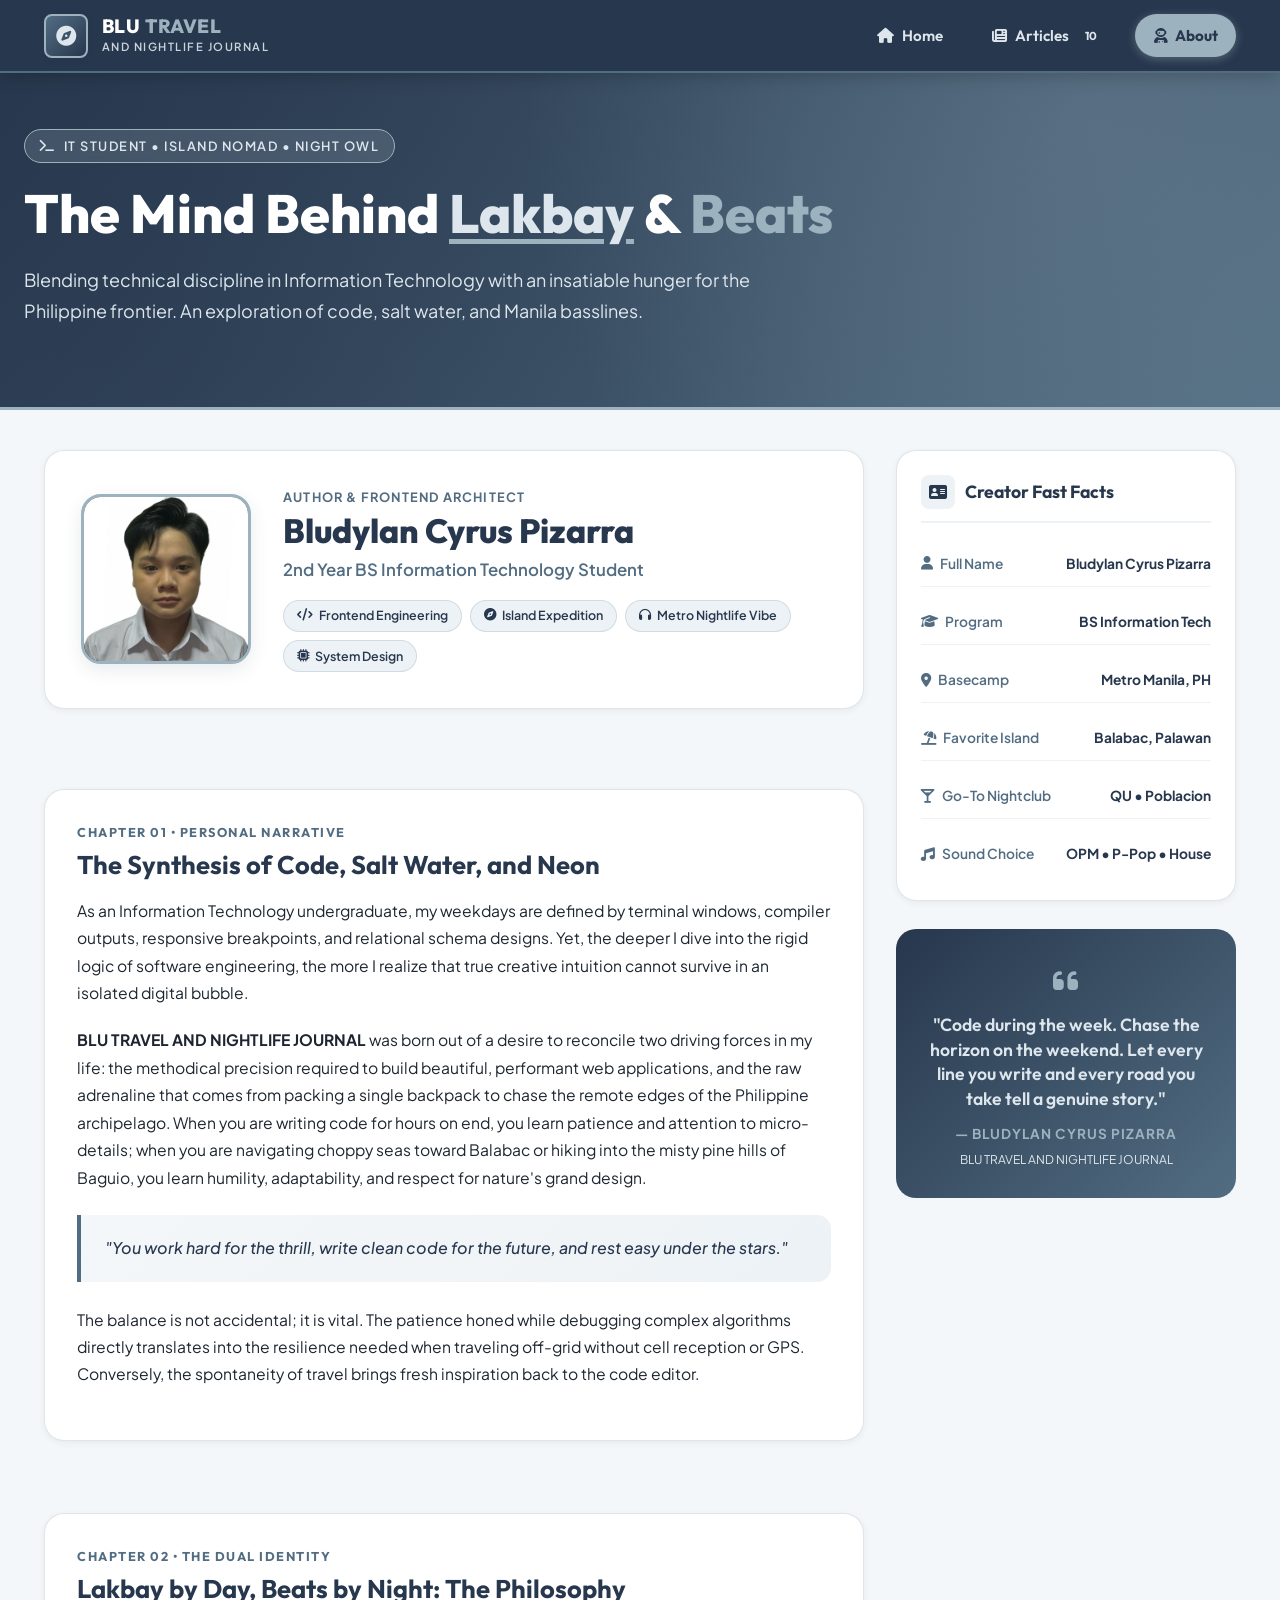
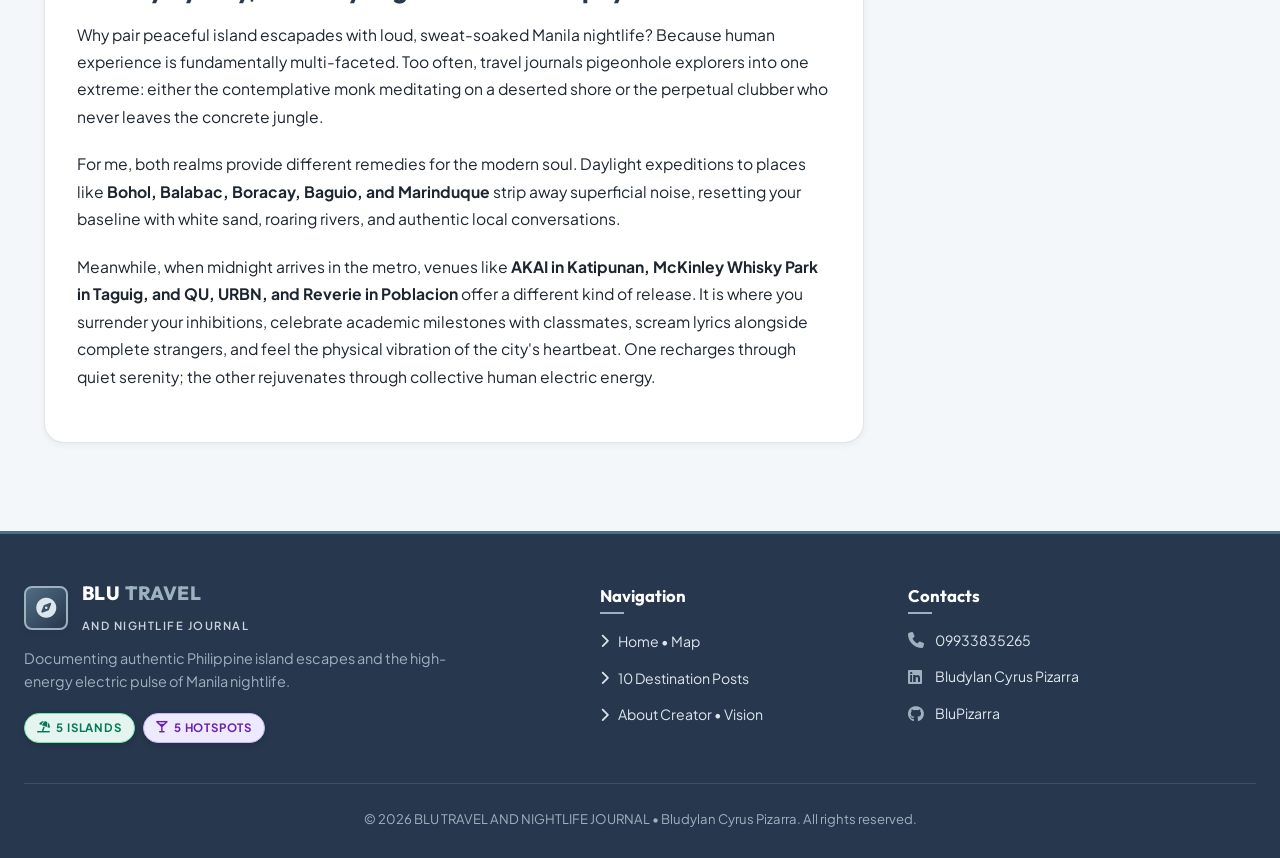
==== commit 897ea921: "fix: remove technical descriptor line from footer and center copyright notice" ====
--- a/about.html
+++ b/about.html
@@ -244,7 +244,6 @@
 
     <div class="footer-bottom-bar">
       <span>&copy; 2026 BLU TRAVEL AND NIGHTLIFE JOURNAL &bull; Bludylan Cyrus Pizarra. All rights reserved.</span>
-      <span>Base64 Optimized &bull; Responsive Across All Devices</span>
     </div>
   </footer>
 
--- a/style.css
+++ b/style.css
@@ -1862,8 +1862,9 @@
   max-width: 1240px;
   margin: 1.5rem auto 0;
   display: flex;
-  justify-content: space-between;
-  align-items: center;
+  justify-content: center;
+  align-items: center;
+  text-align: center;
   flex-wrap: wrap;
   gap: 1rem;
   font-size: 0.82rem;
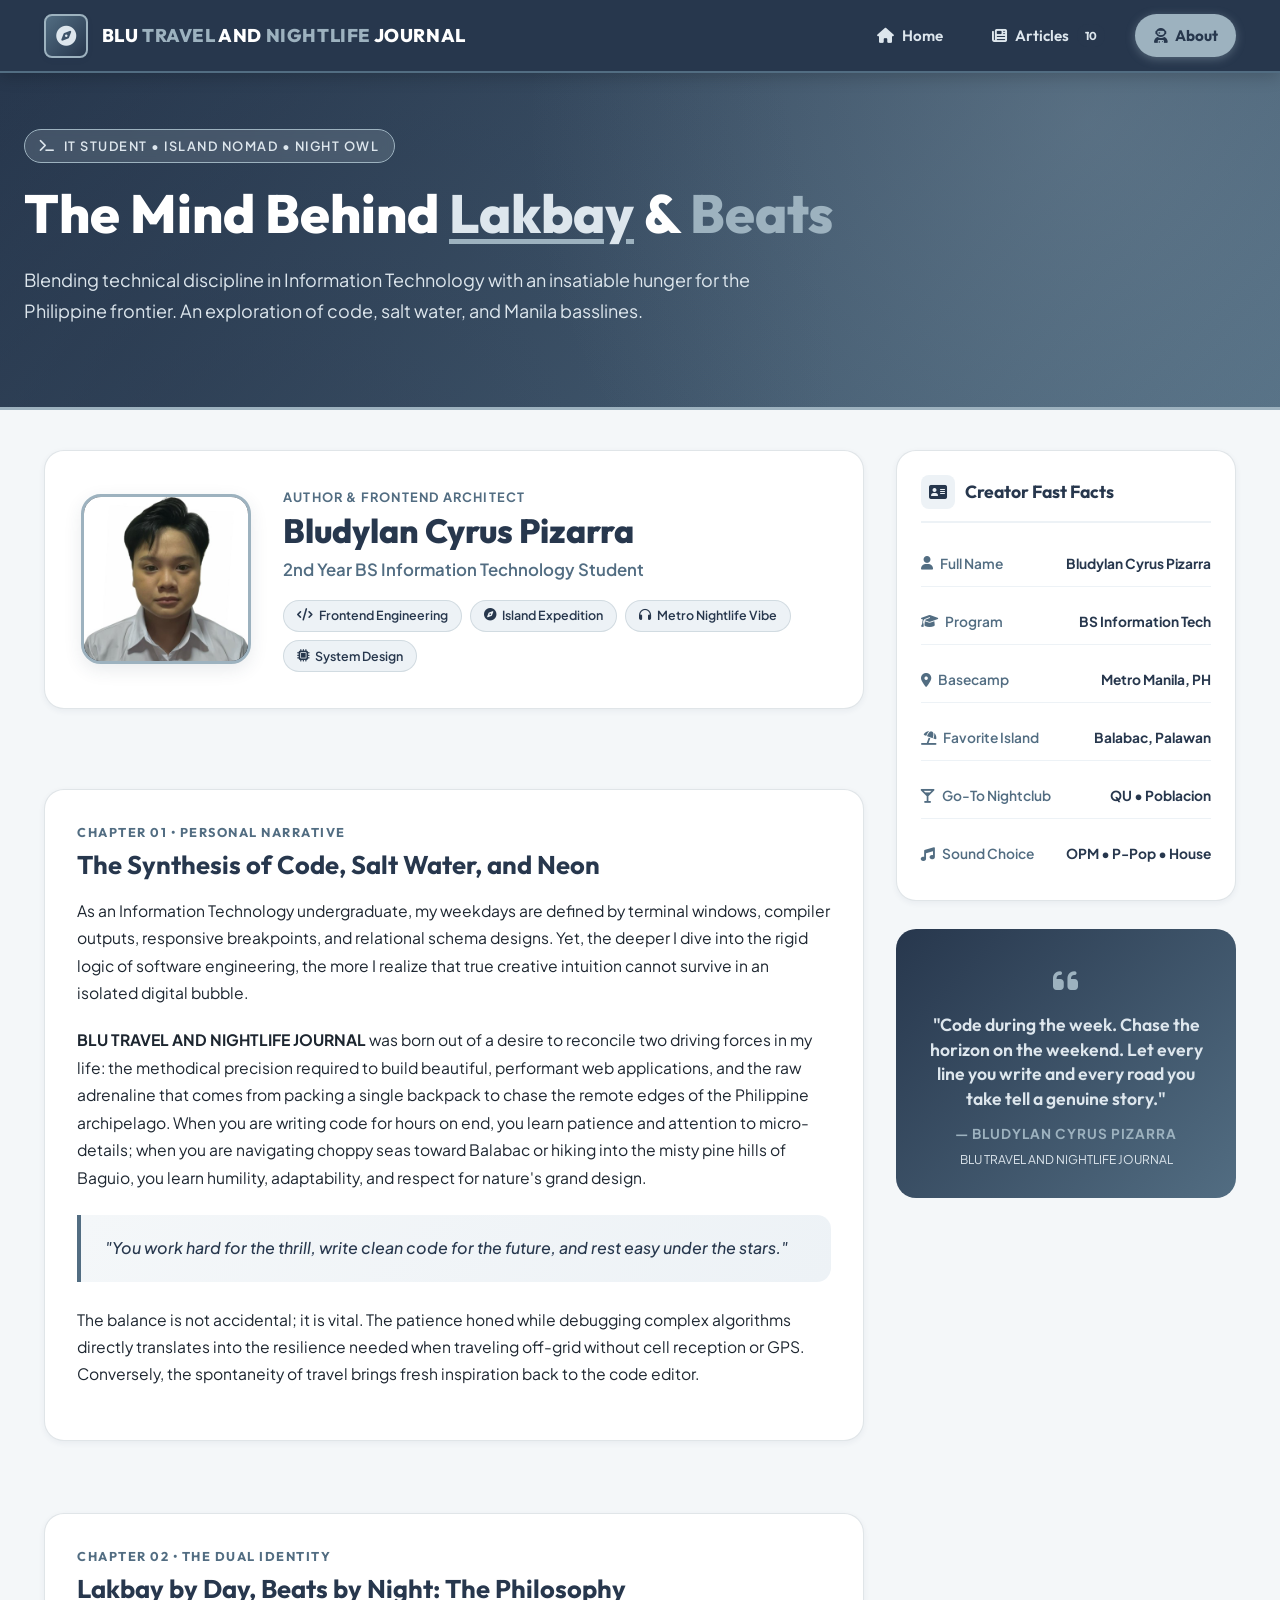
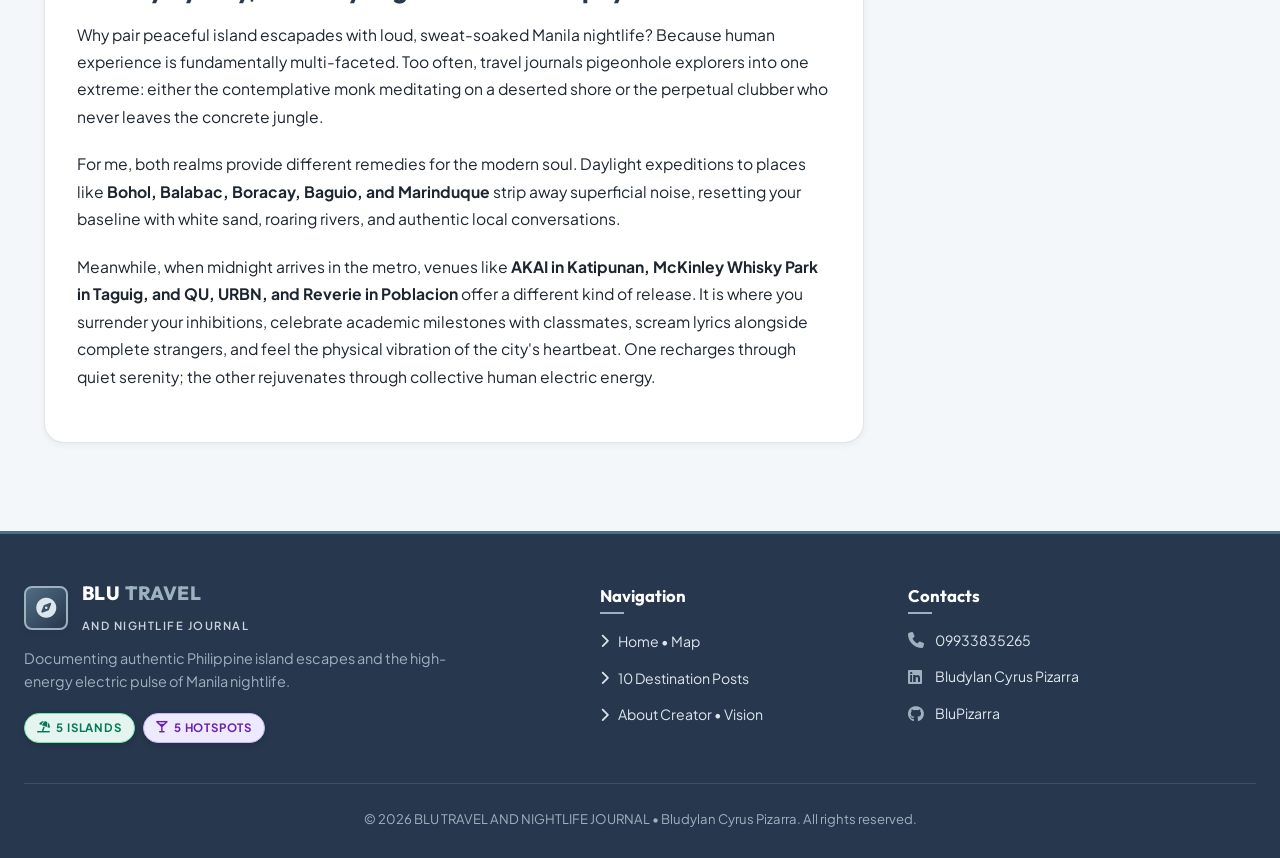
==== commit 02c535d7: "style: format header brand name into a one-liner across all pages with responsive scaling" ====
--- a/about.html
+++ b/about.html
@@ -21,8 +21,7 @@
           <i class="fa-solid fa-compass"></i>
         </div>
         <div class="brand-text-group">
-          <span class="brand-title">BLU <span>TRAVEL</span></span>
-          <span class="brand-subtitle">AND NIGHTLIFE JOURNAL</span>
+          <span class="brand-title">BLU <span>TRAVEL</span> AND <span>NIGHTLIFE</span> JOURNAL</span>
         </div>
       </a>
 
--- a/style.css
+++ b/style.css
@@ -171,6 +171,15 @@
   color: var(--accent-seafoam);
 }
 
+.site-header .brand-logo {
+  flex-shrink: 0;
+}
+
+.site-header .brand-title {
+  white-space: nowrap;
+  font-size: 1.15rem;
+}
+
 .brand-subtitle {
   font-size: 0.70rem;
   font-weight: 600;
@@ -1875,6 +1884,10 @@
    MOBILE RESPONSIVENESS & MEDIA QUERIES
    ========================================================================== */
 @media (max-width: 992px) {
+  .site-header .brand-title {
+    font-size: 1.05rem;
+  }
+
   .about-creator-hero {
     flex-direction: column;
     text-align: center;
@@ -1894,6 +1907,11 @@
 }
 
 @media (max-width: 768px) {
+  .site-header .brand-title {
+    font-size: 0.95rem;
+    letter-spacing: 0.3px;
+  }
+
   .page-grid-layout {
     grid-template-columns: 1fr !important;
     gap: 2rem;
@@ -1992,3 +2010,31 @@
     text-align: center;
   }
 }
+
+@media (max-width: 480px) {
+  .site-header .nav-container {
+    padding: 0.75rem 0.85rem;
+  }
+
+  .site-header .brand-logo {
+    gap: 0.55rem;
+  }
+
+  .site-header .brand-icon-box {
+    width: 36px;
+    height: 36px;
+    font-size: 1rem;
+  }
+
+  .site-header .brand-title {
+    font-size: 0.78rem;
+    letter-spacing: 0.2px;
+  }
+}
+
+@media (max-width: 360px) {
+  .site-header .brand-title {
+    font-size: 0.68rem;
+    letter-spacing: 0;
+  }
+}
